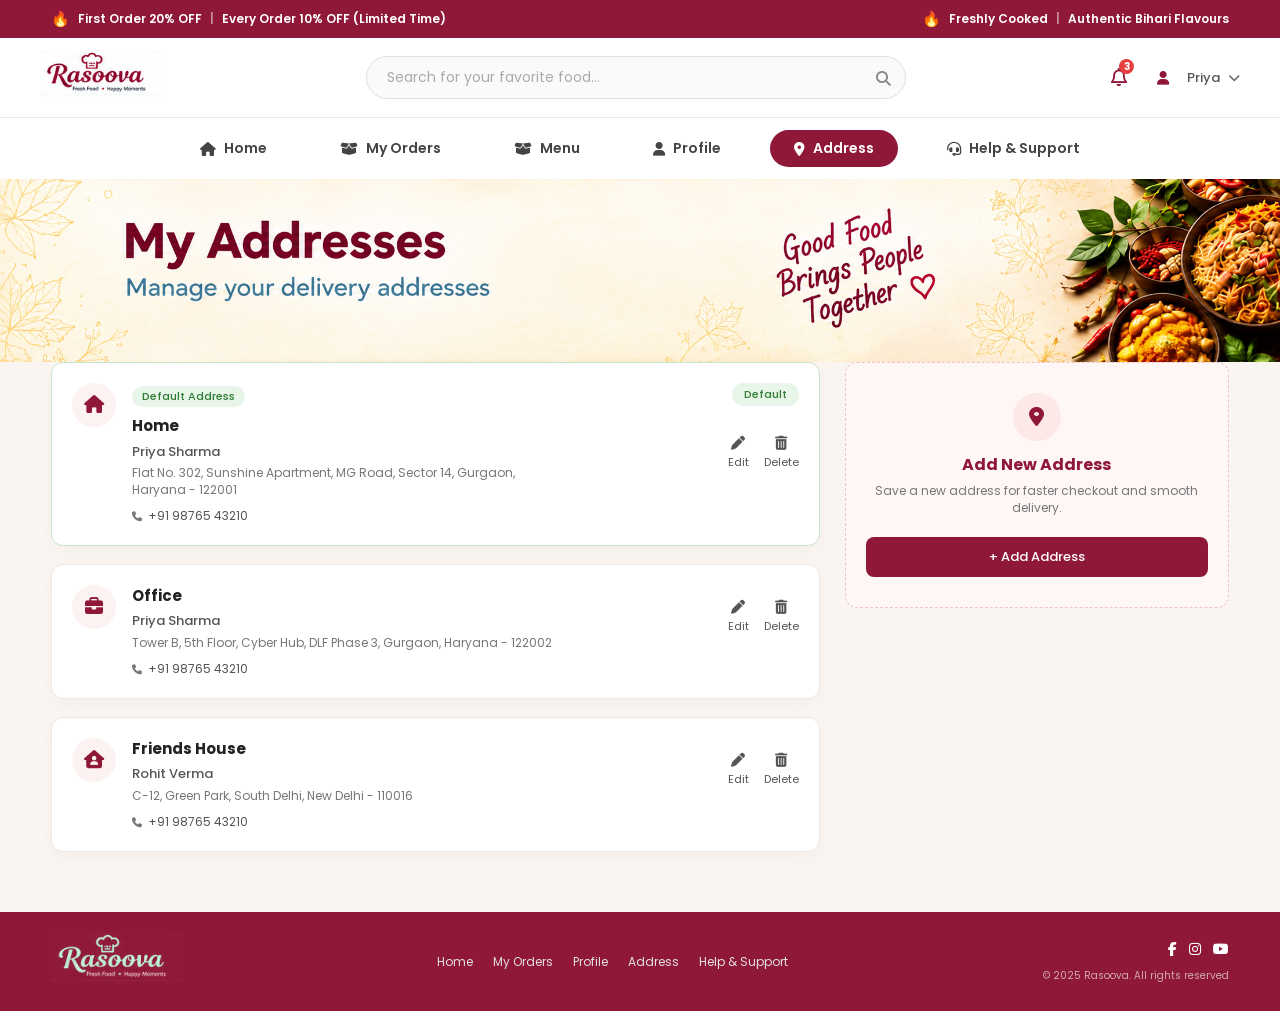
==== address.html @ 6c8230f0 "first" ====
<!DOCTYPE html>
<html lang="en">
<head>
  <meta charset="UTF-8">
  <meta name="viewport" content="width=device-width, initial-scale=1.0">
  <title>Rasoova - My Addresses</title>
  <!-- Google Fonts & Font Awesome Icons -->
  <link href="https://fonts.googleapis.com/css2?family=Poppins:wght@300;400;500;600;700&display=swap" rel="stylesheet">
  <link rel="stylesheet" href="https://cdnjs.cloudflare.com/ajax/libs/font-awesome/6.4.0/css/all.min.css">

  <style>

   /* ─────────────────────────────────────────
   ANNOUNCEMENT BAR
───────────────────────────────────────── */
.announcement {
  height: 38px;
  background: #8f1738;
  color: #fff;
  display: flex;
  align-items: center;
  justify-content: space-between;
  padding: 0 4%;
  font-size: 12px;
  font-weight: 600;
  gap: 8px;
}
.ann-left, .ann-right {
  display: flex;
  align-items: center;
  gap: 8px;
}
.ann-fire { font-size: 15px; }
.ann-sep  { opacity: 0.5; }

    /* ==================== GLOBAL STYLES ==================== */
    :root {
      --primary-maroon: #8f1738;
      --primary-hover: #7a1230;
      --bg-cream: #faf5f0;
      --card-bg: #ffffff;
      --text-dark: #333333;
      --text-muted: #666666;
      --border-color: #f0e6e0;
      --shadow: 0 4px 15px rgba(0, 0, 0, 0.03);
    }

    * {
      box-sizing: border-box;
      margin: 0;
      padding: 0;
      font-family: 'Poppins', sans-serif;
    }

    body {
      background-color: var(--bg-cream);
      color: var(--text-dark);
      line-height: 1.5;
      display: flex;
      flex-direction: column;
      min-height: 100vh;
    }

    .container {
      max-width: 100%;
      margin: 0 auto;
      padding: 0 4%;
    }

    /* --- TOP NAVBAR --- */
    .navbar {
      display: flex;
      align-items: center;
      justify-content: space-between;
      padding: 12px 40px;
      background-color: #ffffff;
      border-bottom: 1px solid var(--border-color);
    }

    .brand-logo {
      height: 48px;
      object-fit: contain;
    }

    .nav-search {
      position: relative;
      width: 45%;
      max-width: 550px;
    }

    .nav-search input {
      width: 100%;
      padding: 10px 45px 10px 20px;
      border-radius: 25px;
      border: 1px solid #e0e0e0;
      background-color: #fafafa;
      outline: none;
      font-size: 14px;
      color: #333;
    }

    .nav-search input::placeholder {
      color: #aaa;
    }

    .nav-search .search-btn {
      position: absolute;
      right: 15px;
      top: 50%;
      transform: translateY(-50%);
      background: none;
      border: none;
      color: #888;
      cursor: pointer;
      font-size: 15px;
    }

    .nav-right {
      display: flex;
      align-items: center;
      gap: 20px;
    }

    .notification-icon {
      position: relative;
      font-size: 18px;
      color: var(--primary-maroon);
      cursor: pointer;
    }

    .notification-icon .badge {
      position: absolute;
      top: -5px;
      right: -7px;
      background-color: #e53e3e;
      color: #fff;
      font-size: 10px;
      font-weight: bold;
      border-radius: 50%;
      width: 15px;
      height: 15px;
      display: flex;
      align-items: center;
      justify-content: center;
    }

    .user-dropdown {
      display: flex;
      align-items: center;
      gap: 8px;
      cursor: pointer;
    }

    .avatar-small {
      width: 32px;
      height: 32px;
      background-color: var(--light-pink);
      color: var(--primary-maroon);
      border-radius: 50%;
      display: flex;
      align-items: center;
      justify-content: center;
      font-size: 14px;
    }

    .user-name {
      font-weight: 600;
      font-size: 14px;
    }

    .user-dropdown .arrow {
      font-size: 12px;
      color: #666;
    }

    /* --- SUB NAVIGATION BAR --- */
    .sub-nav {
      display: flex;
      justify-content: center;
      align-items: center;
      gap: 25px;
      padding: 12px 0;
      background-color: #ffffff;
      box-shadow: 0 2px 4px rgba(0, 0, 0, 0.02);
    }

    .sub-nav .nav-item {
      display: flex;
      align-items: center;
      gap: 8px;
      padding: 8px 24px;
      border-radius: 20px;
      text-decoration: none;
      color: #444;
      font-weight: 600;
      font-size: 14px;
      transition: all 0.2s ease;
    }

    .sub-nav .nav-item.active {
      background-color: var(--primary-maroon);
      color: #ffffff;
    }

    .sub-nav .nav-item:hover:not(.active) {
      background-color: var(--light-pink);
      color: var(--primary-maroon);
    }

    /* ==================== BANNER SECTION ==================== */
    .hero-banner {
      width: 100%;
      aspect-ratio: 1920 / 275;
      overflow: hidden;
    }
    .hero-banner img {
      width: 100%;
      height: 100%;
      display: block;
      object-fit: cover;
      object-position: center;
    }

    /* ==================== ADDRESS SECTION ==================== */

    .page-layout {
      display: grid;
      grid-template-columns: 2fr 1fr;
      gap: 25px;
      margin-bottom: 60px;
    }

    .address-list {
      display: flex;
      flex-direction: column;
      gap: 18px;
    }

    .address-card {
      background: var(--card-bg);
      border-radius: 12px;
      padding: 20px;
      display: flex;
      justify-content: space-between;
      align-items: flex-start;
      border: 1px solid #f2e6df;
      box-shadow: var(--shadow);
      position: relative;
    }

    .address-card.default-border {
      border: 1px solid #c8e6c9;
    }

    .address-card-left {
      display: flex;
      gap: 16px;
    }

    .address-icon {
      width: 44px;
      height: 44px;
      border-radius: 50%;
      background-color: #fdf2f2;
      color: var(--primary-maroon);
      display: flex;
      align-items: center;
      justify-content: center;
      font-size: 18px;
      flex-shrink: 0;
    }

    .address-info {
      display: flex;
      flex-direction: column;
      gap: 4px;
    }

    .tag-container {
      margin-bottom: 4px;
    }

    .badge-default-tag {
      background-color: #e8f5e9;
      color: #2e7d32;
      font-size: 11px;
      padding: 2px 10px;
      border-radius: 12px;
      font-weight: 500;
      display: inline-block;
    }

    .address-title {
      font-size: 15px;
      font-weight: 700;
      color: #222;
    }

    .user-name {
      font-size: 13px;
      font-weight: 500;
      color: #555;
    }

    .address-text {
      font-size: 12px;
      color: #777;
      max-width: 420px;
      line-height: 1.4;
    }

    .phone-number {
      font-size: 12px;
      color: #555;
      display: flex;
      align-items: center;
      gap: 6px;
      margin-top: 4px;
    }

    .address-card-right {
      display: flex;
      flex-direction: column;
      align-items: flex-end;
      gap: 15px;
    }

    .badge-default-top {
      background-color: #e8f5e9;
      color: #2e7d32;
      font-size: 11px;
      padding: 3px 12px;
      border-radius: 12px;
      font-weight: 500;
    }

    .address-actions {
      display: flex;
      gap: 15px;
      margin-top: 15px;
    }

    .action-btn {
      background: none;
      border: none;
      color: #555;
      font-size: 11px;
      cursor: pointer;
      display: flex;
      flex-direction: column;
      align-items: center;
      gap: 4px;
      transition: color 0.2s;
    }

    .action-btn i {
      font-size: 14px;
    }

    .action-btn:hover {
      color: var(--primary-maroon);
    }

    /* Add New Address Sidebar Box */
    .add-address-box {
      background: #fff6f6;
      border: 1px dashed #f0c5c5;
      border-radius: 12px;
      padding: 30px 20px;
      text-align: center;
      display: flex;
      flex-direction: column;
      align-items: center;
      justify-content: center;
    }

    .add-icon-circle {
      width: 48px;
      height: 48px;
      border-radius: 50%;
      background-color: #fde8e8;
      color: var(--primary-maroon);
      display: flex;
      align-items: center;
      justify-content: center;
      font-size: 20px;
      margin-bottom: 12px;
    }

    .add-address-title {
      font-size: 16px;
      font-weight: 700;
      color: var(--primary-maroon);
      margin-bottom: 6px;
    }

    .add-address-sub {
      font-size: 12px;
      color: #777;
      margin-bottom: 20px;
      line-height: 1.4;
    }

    .btn-add-address {
      background-color: var(--primary-maroon);
      color: white;
      border: none;
      padding: 10px 24px;
      border-radius: 8px;
      font-size: 13px;
      font-weight: 500;
      cursor: pointer;
      width: 100%;
      transition: background-color 0.2s;
    }

    .btn-add-address:hover {
      background-color: var(--primary-hover);
    }

    /* ==================== FOOTER ==================== */
    footer {
      background-color: var(--primary-maroon);
      color: white;
      padding: 20px 0;
      margin-top: auto;
      position: relative;
      z-index: 1;
    }

    .footer-container {
      display: flex;
      align-items: center;
      justify-content: space-between;
    }

    .footer-brand .footer-logo-img {
      height: 52px;
      width: auto;
      object-fit: contain;
      filter: invert(1);
      mix-blend-mode: screen;
      opacity: 0.95;
    }

    .footer-links {
      display: flex;
      gap: 20px;
      list-style: none;
    }

    .footer-links a {
      color: #e0e0e0;
      text-decoration: none;
      font-size: 12px;
      transition: color 0.2s;
    }

    .footer-links a:hover {
      color: #ffffff;
    }

    .footer-right {
      display: flex;
      flex-direction: column;
      align-items: flex-end;
      gap: 8px;
    }

    .social-icons {
      display: flex;
      gap: 12px;
    }

    .social-icons a {
      color: white;
      font-size: 14px;
      text-decoration: none;
    }

    .copyright {
      font-size: 10px;
      color: #d1a8b4;
    }

    /* Mobile-only elements */
    .hamb { display: none; }
    .mobile-bottom-nav { display: none; }

    /* Responsive Design */
    @media (max-width: 992px) {
      .page-layout { grid-template-columns: 1fr; }
      .search-box { width: 280px; }
    }

    @media (max-width: 768px) {
      /* Header Mobile */
      .header-container {
        flex-direction: row;
        gap: 10px;
      }
      .hamb {
        display: block;
        background: transparent;
        border: none;
        font-size: 20px;
        color: var(--primary-maroon);
        cursor: pointer;
      }
      .brand-logo { height: 40px; }
      .search-box { display: none; }
      .user-profile { display: none; }
      .icon-badge { font-size: 22px; color: #3a2a2d; }
      .badge {
        font-size: 10px; width: 16px; height: 16px;
        display: flex; align-items: center; justify-content: center;
        top: -5px; right: -8px; background: #e74c3c;
      }

      /* Hide Desktop Nav */
      nav { display: none; }

      /* Footer hidden on mobile */
      footer { display: none; }
      body { padding-bottom: 60px; }

      /* Mobile Bottom Nav */
      .mobile-bottom-nav {
        display: flex;
        justify-content: space-around;
        align-items: center;
        position: fixed;
        bottom: 0;
        left: 0;
        right: 0;
        background: #fff;
        box-shadow: 0 -2px 10px rgba(0,0,0,0.05);
        padding: 10px 0 8px;
        z-index: 1000;
      }
      .mobile-bottom-nav a {
        display: flex;
        flex-direction: column;
        align-items: center;
        gap: 4px;
        color: #55606e;
        font-size: 10px;
        font-weight: 600;
      }
      .mobile-bottom-nav a.active { color: #c02844; }
    }
  </style>
</head>
<body>


     <!-- ── ANNOUNCEMENT BAR ── -->
  <div class="announcement">
    <div class="ann-left">
      <span class="ann-fire">🔥</span>
      <span>First Order 20% OFF</span>
      <span class="ann-sep">|</span>
      <span>Every Order 10% OFF (Limited Time)</span>
    </div>
    <div class="ann-right">
      <span class="ann-fire">🔥</span>
      <span>Freshly Cooked</span>
      <span class="ann-sep">|</span>
      <span>Authentic Bihari Flavours</span>
    </div>
  </div>


  <!-- TOP NAVBAR -->
  <header class="navbar">
    <div class="nav-left">
      <img src="./assets/rasoova_logo_desktop.png" alt="Rasoova Logo" class="brand-logo" />
    </div>

    <div class="nav-search">
      <input type="text" placeholder="Search for your favorite food..." />
      <button class="search-btn"><i class="fa-solid fa-magnifying-glass"></i></button>
    </div>

    <div class="nav-right">
      <div class="notification-icon">
        <i class="fa-regular fa-bell"></i>
        <span class="badge">3</span>
      </div>
      <div class="user-dropdown">
        <div class="avatar-small">
          <i class="fa-solid fa-user"></i>
        </div>
        <span class="user-name">Priya</span>
        <i class="fa-solid fa-chevron-down arrow"></i>
      </div>
    </div>
  </header>

  <!-- SUB NAVIGATION BAR -->
  <nav class="sub-nav">
    <a href="./index.html" class="nav-item">
      <i class="fa-solid fa-house"></i>
      <span>Home</span>
    </a>
    <a href="./order.html" class="nav-item">
      <i class="fa-solid fa-box-open"></i>
      <span>My Orders</span>
    </a>

     <a href="./menupage.html" class="nav-item">
      <i class="fa-solid fa-box-open"></i>
      <span>Menu</span>
    </a>
    <a href="./profile.html" class="nav-item">
      <i class="fa-solid fa-user"></i>
      <span>Profile</span>
    </a>
    <a href="./address.html" class="nav-item active">
      <i class="fa-solid fa-location-dot"></i>
      <span>Address</span>
    </a>
    <a href="./help-support.html" class="nav-item">
      <i class="fa-solid fa-headset"></i>
      <span>Help & Support</span>
    </a>
  </nav>

  <!-- Hero Banner -->
  <div class="hero-banner">
    <img src="./assets/address-banner-image.png" alt="Rasoova My Addresses">
  </div>

  <!-- Main Content Layout -->
  <main class="container page-layout" style="position: relative; z-index: 1;">
    
    <!-- Addresses List Container -->
    <div class="address-list" id="addressList">
      <!-- Cards rendered via JavaScript below -->
    </div>

    <!-- Add New Address Sidebar -->
    <div>
      <div class="add-address-box">
        <div class="add-icon-circle">
          <i class="fa-solid fa-location-dot"></i>
        </div>
        <h3 class="add-address-title">Add New Address</h3>
        <p class="add-address-sub">Save a new address for faster checkout and smooth delivery.</p>
        <button class="btn-add-address" id="addAddressBtn">+ Add Address</button>
      </div>
    </div>
  </main>

  <!-- Footer -->
  <footer>
    <div class="container footer-container">
      <div class="footer-brand">
        <img src="./assets/rasoova_logo_desktop.png" alt="Rasoova Logo" class="footer-logo-img">
      </div>

      <ul class="footer-links">
        <li><a href="#">Home</a></li>
        <li><a href="#">My Orders</a></li>
        <li><a href="#">Profile</a></li>
        <li><a href="#">Address</a></li>
        <li><a href="#">Help & Support</a></li>
      </ul>

      <div class="footer-right">
        <div class="social-icons">
          <a href="#"><i class="fa-brands fa-facebook-f"></i></a>
          <a href="#"><i class="fa-brands fa-instagram"></i></a>
          <a href="#"><i class="fa-brands fa-youtube"></i></a>
        </div>
        <div class="copyright">
          © 2025 Rasoova. All rights reserved
        </div>
      </div>
    </div>
  </footer>

  <!-- MOBILE BOTTOM NAV -->
  <nav class="mobile-bottom-nav">
    <a href="#home">
      <svg width="24" height="24" viewBox="0 0 24 24" fill="none" stroke="currentColor" stroke-width="2" stroke-linecap="round" stroke-linejoin="round"><path d="M3 9l9-7 9 7v11a2 2 0 0 1-2 2H5a2 2 0 0 1-2-2z"></path><polyline points="9 22 9 12 15 12 15 22"></polyline></svg>
      <span>Home</span>
    </a>
    <a href="#orders">
      <svg width="24" height="24" viewBox="0 0 24 24" fill="none" stroke="currentColor" stroke-width="2" stroke-linecap="round" stroke-linejoin="round"><path d="M6 2L3 6v14a2 2 0 0 0 2 2h14a2 2 0 0 0 2-2V6l-3-4z"></path><line x1="3" y1="6" x2="21" y2="6"></line><path d="M16 10a4 4 0 0 1-8 0"></path></svg>
      <span>My Orders</span>
    </a>
    <a href="#profile">
      <svg width="24" height="24" viewBox="0 0 24 24" fill="none" stroke="currentColor" stroke-width="2" stroke-linecap="round" stroke-linejoin="round"><path d="M20 21v-2a4 4 0 0 0-4-4H8a4 4 0 0 0-4 4v2"/><circle cx="12" cy="7" r="4"/></svg>
      <span>Profile</span>
    </a>
    <a href="#address" class="active">
      <svg width="24" height="24" viewBox="0 0 24 24" fill="none" stroke="currentColor" stroke-width="2" stroke-linecap="round" stroke-linejoin="round"><path d="M21 10c0 7-9 13-9 13s-9-6-9-13a9 9 0 0 1 18 0z"></path><circle cx="12" cy="10" r="3"></circle></svg>
      <span>Address</span>
    </a>
    <a href="#help">
      <svg width="24" height="24" viewBox="0 0 24 24" fill="none" stroke="currentColor" stroke-width="2" stroke-linecap="round" stroke-linejoin="round"><path d="M3 18v-6a9 9 0 0 1 18 0v6"></path><path d="M21 19a2 2 0 0 1-2 2h-1a2 2 0 0 1-2-2v-3a2 2 0 0 1 2-2h3zM3 19a2 2 0 0 0 2 2h1a2 2 0 0 0 2-2v-3a2 2 0 0 0-2-2H3z"></path></svg>
      <span>Help &amp; Support</span>
    </a>
  </nav>

  <!-- JavaScript Dynamic Operations -->
  <script>
    // Addresses Data
    const addresses = [
      {
        id: 1,
        type: "Home",
        icon: "fa-house",
        name: "Priya Sharma",
        details: "Flat No. 302, Sunshine Apartment, MG Road, Sector 14, Gurgaon, Haryana - 122001",
        phone: "+91 98765 43210",
        isDefault: true
      },
      {
        id: 2,
        type: "Office",
        icon: "fa-briefcase",
        name: "Priya Sharma",
        details: "Tower B, 5th Floor, Cyber Hub, DLF Phase 3, Gurgaon, Haryana - 122002",
        phone: "+91 98765 43210",
        isDefault: false
      },
      {
        id: 3,
        type: "Friends House",
        icon: "fa-house-user",
        name: "Rohit Verma",
        details: "C-12, Green Park, South Delhi, New Delhi - 110016",
        phone: "+91 98765 43210",
        isDefault: false
      }
    ];

    const addressListEl = document.getElementById('addressList');

    // Render Address List Function
    function renderAddresses() {
      addressListEl.innerHTML = '';
      
      addresses.forEach(addr => {
        const card = document.createElement('div');
        card.className = `address-card ${addr.isDefault ? 'default-border' : ''}`;

        card.innerHTML = `
          <div class="address-card-left">
            <div class="address-icon">
              <i class="fa-solid ${addr.icon}"></i>
            </div>
            <div class="address-info">
              ${addr.isDefault ? '<div class="tag-container"><span class="badge-default-tag">Default Address</span></div>' : ''}
              <span class="address-title">${addr.type}</span>
              <span class="user-name">${addr.name}</span>
              <p class="address-text">${addr.details}</p>
              <div class="phone-number">
                <i class="fa-solid fa-phone" style="font-size: 10px; color: #777;"></i>
                <span>${addr.phone}</span>
              </div>
            </div>
          </div>

          <div class="address-card-right">
            ${addr.isDefault ? '<span class="badge-default-top">Default</span>' : ''}
            <div class="address-actions">
              <button class="action-btn" onclick="editAddress(${addr.id})">
                <i class="fa-solid fa-pen"></i>
                <span>Edit</span>
              </button>
              <button class="action-btn" onclick="deleteAddress(${addr.id})">
                <i class="fa-solid fa-trash-can"></i>
                <span>Delete</span>
              </button>
            </div>
          </div>
        `;

        addressListEl.appendChild(card);
      });
    }

    // Action Handlers
    function editAddress(id) {
      alert(`Edit address with ID: ${id}`);
    }

    function deleteAddress(id) {
      if (confirm("Are you sure you want to delete this address?")) {
        const index = addresses.findIndex(a => a.id === id);
        if (index !== -1) {
          addresses.splice(index, 1);
          renderAddresses();
        }
      }
    }

    document.getElementById('addAddressBtn').addEventListener('click', () => {
      alert("Opening 'Add New Address' modal form...");
    });

    // Initial Render
    renderAddresses();
  </script>
</body>
</html>
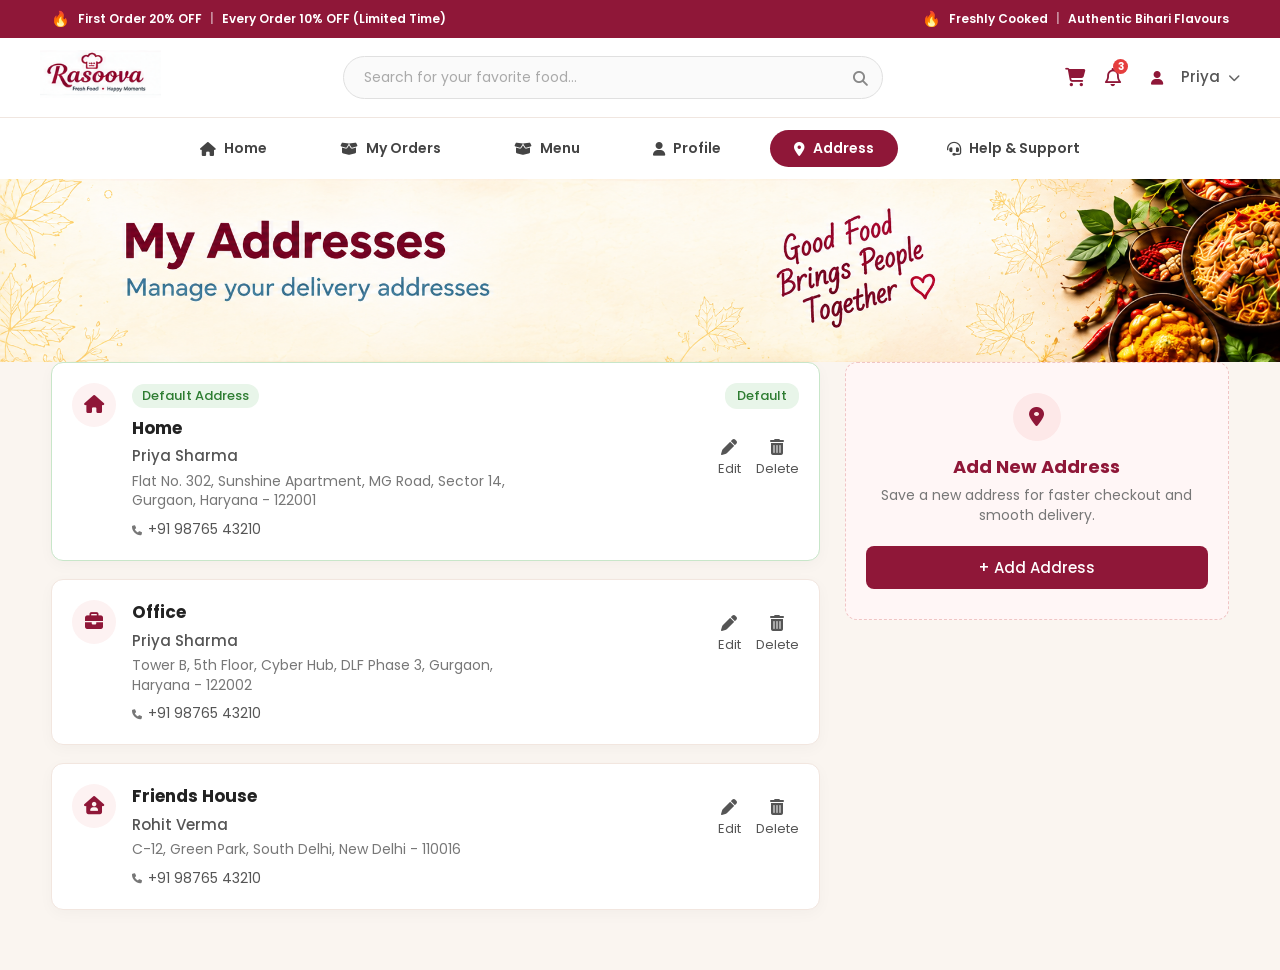
==== commit daa21b20: "Add product details page for Chicken Biryani with responsive design and interactive features" ====
--- a/address.html
+++ b/address.html
@@ -171,7 +171,21 @@
     .user-dropdown .arrow {
       font-size: 12px;
       color: #666;
-    }
+      transition: transform 0.2s ease;
+    }
+
+    /* ── USER DROPDOWN MENU ── */
+    .user-dropdown-wrapper { position: relative; display: flex; align-items: center; }
+    .user-dropdown-menu { display: none; position: absolute; top: calc(100% + 12px); right: 0; background: #ffffff; border: 1px solid #edebeb; border-radius: 12px; min-width: 180px; box-shadow: 0 8px 24px rgba(0,0,0,0.12); z-index: 999; overflow: hidden; animation: dropdownIn 0.18s ease; }
+    @keyframes dropdownIn { from { opacity: 0; transform: translateY(-6px); } to { opacity: 1; transform: translateY(0); } }
+    .user-dropdown-menu.open { display: block; }
+    .dropdown-item { display: flex; align-items: center; gap: 10px; padding: 12px 18px; font-size: 14px; font-weight: 500; color: #333; text-decoration: none; transition: background 0.15s; border: none; background: none; width: 100%; cursor: pointer; font-family: inherit; }
+    .dropdown-item:hover { background: var(--light-pink); color: var(--primary-maroon); }
+    .dropdown-item i { width: 16px; text-align: center; color: var(--primary-maroon); }
+    .dropdown-divider { border: none; border-top: 1px solid #f0eded; margin: 0; }
+    .dropdown-item.logout-item { color: #dc2626; }
+    .dropdown-item.logout-item i { color: #dc2626; }
+    .dropdown-item.logout-item:hover { background: #fff5f5; color: #dc2626; }
 
     /* --- SUB NAVIGATION BAR --- */
     .sub-nav {
@@ -283,7 +297,7 @@
     .badge-default-tag {
       background-color: #e8f5e9;
       color: #2e7d32;
-      font-size: 11px;
+      font-size: 13px;
       padding: 2px 10px;
       border-radius: 12px;
       font-weight: 500;
@@ -291,26 +305,26 @@
     }
 
     .address-title {
-      font-size: 15px;
+      font-size: 17px;
       font-weight: 700;
       color: #222;
     }
 
     .user-name {
-      font-size: 13px;
+      font-size: 15px;
       font-weight: 500;
       color: #555;
     }
 
     .address-text {
-      font-size: 12px;
+      font-size: 14px;
       color: #777;
       max-width: 420px;
       line-height: 1.4;
     }
 
     .phone-number {
-      font-size: 12px;
+      font-size: 14px;
       color: #555;
       display: flex;
       align-items: center;
@@ -328,7 +342,7 @@
     .badge-default-top {
       background-color: #e8f5e9;
       color: #2e7d32;
-      font-size: 11px;
+      font-size: 13px;
       padding: 3px 12px;
       border-radius: 12px;
       font-weight: 500;
@@ -344,7 +358,7 @@
       background: none;
       border: none;
       color: #555;
-      font-size: 11px;
+      font-size: 13px;
       cursor: pointer;
       display: flex;
       flex-direction: column;
@@ -354,7 +368,7 @@
     }
 
     .action-btn i {
-      font-size: 14px;
+      font-size: 16px;
     }
 
     .action-btn:hover {
@@ -388,14 +402,14 @@
     }
 
     .add-address-title {
-      font-size: 16px;
+      font-size: 18px;
       font-weight: 700;
       color: var(--primary-maroon);
       margin-bottom: 6px;
     }
 
     .add-address-sub {
-      font-size: 12px;
+      font-size: 14px;
       color: #777;
       margin-bottom: 20px;
       line-height: 1.4;
@@ -407,7 +421,7 @@
       border: none;
       padding: 10px 24px;
       border-radius: 8px;
-      font-size: 13px;
+      font-size: 15px;
       font-weight: 500;
       cursor: pointer;
       width: 100%;
@@ -583,16 +597,36 @@
     </div>
 
     <div class="nav-right">
+      <a href="./cart.html" class="notification-icon" style="text-decoration:none;" aria-label="Cart">
+        <i class="fa-solid fa-cart-shopping"></i>
+      </a>
       <div class="notification-icon">
         <i class="fa-regular fa-bell"></i>
         <span class="badge">3</span>
       </div>
-      <div class="user-dropdown">
-        <div class="avatar-small">
-          <i class="fa-solid fa-user"></i>
+      <div class="user-dropdown-wrapper" id="user-dropdown-wrapper">
+        <div class="user-dropdown" id="user-dropdown-trigger" role="button" aria-haspopup="true" aria-expanded="false" tabindex="0" aria-label="User menu">
+          <div class="avatar-small">
+            <i class="fa-solid fa-user"></i>
+          </div>
+          <span class="user-name" id="header-user-name">Priya</span>
+          <i class="fa-solid fa-chevron-down arrow" id="user-dropdown-arrow"></i>
         </div>
-        <span class="user-name">Priya</span>
-        <i class="fa-solid fa-chevron-down arrow"></i>
+        <div class="user-dropdown-menu" id="user-dropdown-menu" role="menu">
+          <a href="./profile.html" class="dropdown-item" role="menuitem">
+            <i class="fa-solid fa-user"></i>
+            My Profile
+          </a>
+          <a href="./order.html" class="dropdown-item" role="menuitem">
+            <i class="fa-solid fa-box-open"></i>
+            My Orders
+          </a>
+          <hr class="dropdown-divider">
+          <button class="dropdown-item logout-item" id="header-logout-btn" type="button" role="menuitem">
+            <i class="fa-solid fa-right-from-bracket"></i>
+            Logout
+          </button>
+        </div>
       </div>
     </div>
   </header>
@@ -653,7 +687,7 @@
   </main>
 
   <!-- Footer -->
-  <footer>
+  <footer style="display: none;">
     <div class="container footer-container">
       <div class="footer-brand">
         <img src="./assets/rasoova_logo_desktop.png" alt="Rasoova Logo" class="footer-logo-img">
@@ -682,23 +716,23 @@
 
   <!-- MOBILE BOTTOM NAV -->
   <nav class="mobile-bottom-nav">
-    <a href="#home">
+    <a href="./index.html">
       <svg width="24" height="24" viewBox="0 0 24 24" fill="none" stroke="currentColor" stroke-width="2" stroke-linecap="round" stroke-linejoin="round"><path d="M3 9l9-7 9 7v11a2 2 0 0 1-2 2H5a2 2 0 0 1-2-2z"></path><polyline points="9 22 9 12 15 12 15 22"></polyline></svg>
       <span>Home</span>
     </a>
-    <a href="#orders">
+    <a href="./order.html">
       <svg width="24" height="24" viewBox="0 0 24 24" fill="none" stroke="currentColor" stroke-width="2" stroke-linecap="round" stroke-linejoin="round"><path d="M6 2L3 6v14a2 2 0 0 0 2 2h14a2 2 0 0 0 2-2V6l-3-4z"></path><line x1="3" y1="6" x2="21" y2="6"></line><path d="M16 10a4 4 0 0 1-8 0"></path></svg>
       <span>My Orders</span>
     </a>
-    <a href="#profile">
+    <a href="./profile.html">
       <svg width="24" height="24" viewBox="0 0 24 24" fill="none" stroke="currentColor" stroke-width="2" stroke-linecap="round" stroke-linejoin="round"><path d="M20 21v-2a4 4 0 0 0-4-4H8a4 4 0 0 0-4 4v2"/><circle cx="12" cy="7" r="4"/></svg>
       <span>Profile</span>
     </a>
-    <a href="#address" class="active">
+    <a href="./address.html" class="active">
       <svg width="24" height="24" viewBox="0 0 24 24" fill="none" stroke="currentColor" stroke-width="2" stroke-linecap="round" stroke-linejoin="round"><path d="M21 10c0 7-9 13-9 13s-9-6-9-13a9 9 0 0 1 18 0z"></path><circle cx="12" cy="10" r="3"></circle></svg>
       <span>Address</span>
     </a>
-    <a href="#help">
+    <a href="./help-support.html">
       <svg width="24" height="24" viewBox="0 0 24 24" fill="none" stroke="currentColor" stroke-width="2" stroke-linecap="round" stroke-linejoin="round"><path d="M3 18v-6a9 9 0 0 1 18 0v6"></path><path d="M21 19a2 2 0 0 1-2 2h-1a2 2 0 0 1-2-2v-3a2 2 0 0 1 2-2h3zM3 19a2 2 0 0 0 2 2h1a2 2 0 0 0 2-2v-3a2 2 0 0 0-2-2H3z"></path></svg>
       <span>Help &amp; Support</span>
     </a>
@@ -805,5 +839,25 @@
     // Initial Render
     renderAddresses();
   </script>
+
+  <script>
+  document.addEventListener('DOMContentLoaded', () => {
+    const dropdownTrigger = document.getElementById('user-dropdown-trigger');
+    const dropdownMenu    = document.getElementById('user-dropdown-menu');
+    const dropdownArrow   = document.getElementById('user-dropdown-arrow');
+    const headerLogoutBtn = document.getElementById('header-logout-btn');
+    const headerUserName  = document.getElementById('header-user-name');
+    if (headerUserName) { const n = localStorage.getItem('rasoovaUserName'); if (n) headerUserName.textContent = n; }
+    function openDropdown() { dropdownMenu.classList.add('open'); dropdownTrigger.setAttribute('aria-expanded','true'); dropdownArrow.style.transform='rotate(180deg)'; }
+    function closeDropdown() { dropdownMenu.classList.remove('open'); dropdownTrigger.setAttribute('aria-expanded','false'); dropdownArrow.style.transform='rotate(0deg)'; }
+    if (dropdownTrigger && dropdownMenu) {
+      dropdownTrigger.addEventListener('click', (e) => { e.stopPropagation(); dropdownMenu.classList.contains('open') ? closeDropdown() : openDropdown(); });
+      document.addEventListener('click', (e) => { if (!dropdownTrigger.contains(e.target) && !dropdownMenu.contains(e.target)) closeDropdown(); });
+      document.addEventListener('keydown', (e) => { if (e.key === 'Escape') closeDropdown(); });
+    }
+    function doLogout() { localStorage.removeItem('rasoovaAuth'); localStorage.removeItem('rasoovaUserName'); closeDropdown(); window.location.href = './login.html'; }
+    if (headerLogoutBtn) headerLogoutBtn.addEventListener('click', doLogout);
+  });
+  </script>
 </body>
 </html>
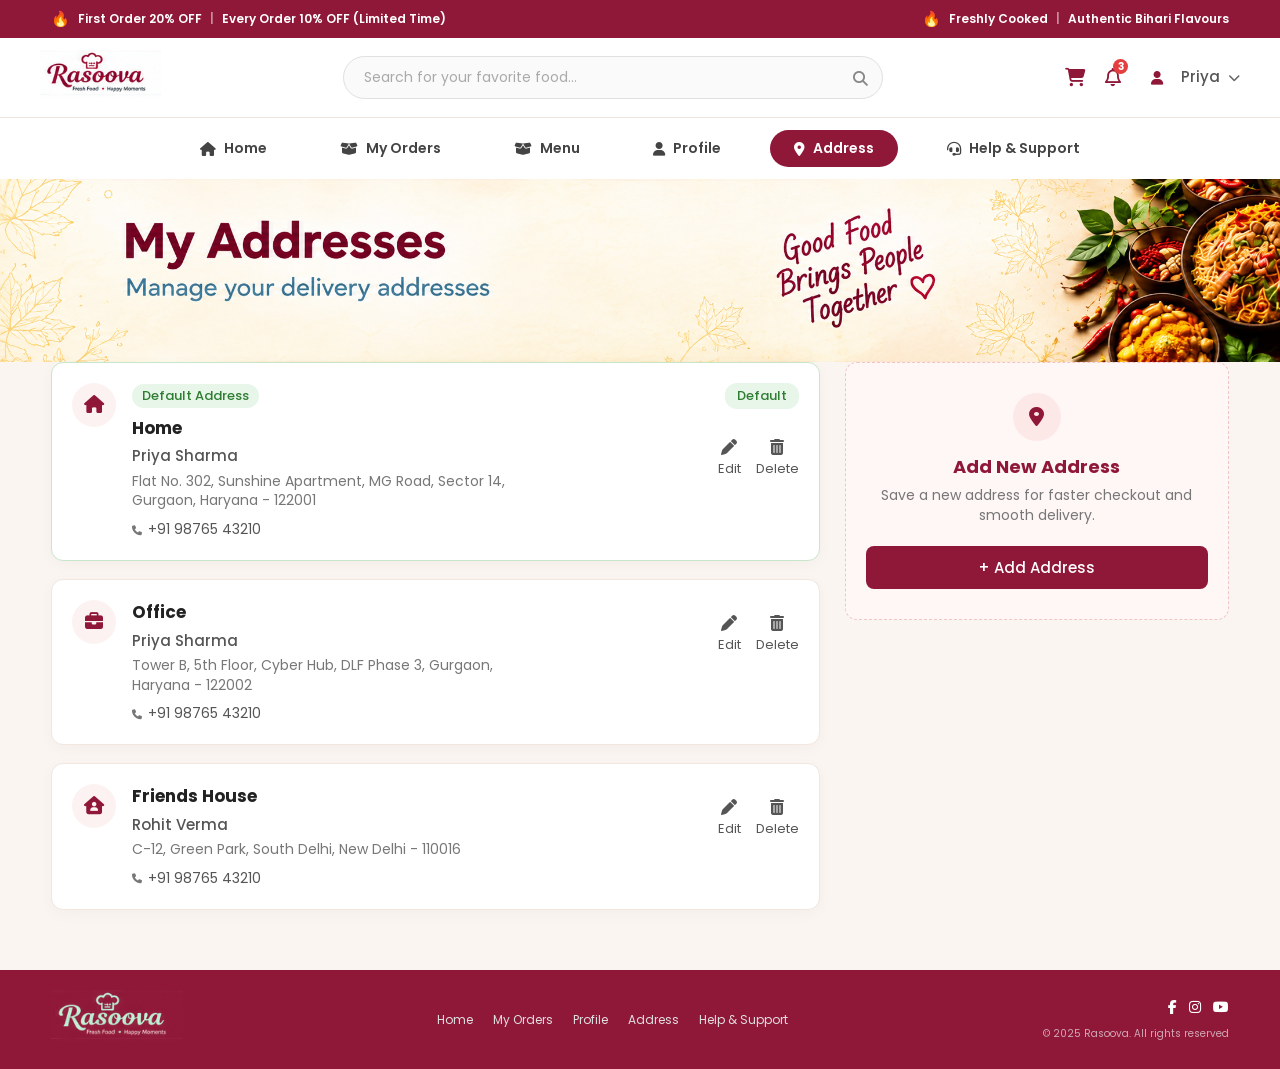
==== commit 8f4a6507: "footer" ====
--- a/address.html
+++ b/address.html
@@ -687,7 +687,7 @@
   </main>
 
   <!-- Footer -->
-  <footer style="display: none;">
+  <footer>
     <div class="container footer-container">
       <div class="footer-brand">
         <img src="./assets/rasoova_logo_desktop.png" alt="Rasoova Logo" class="footer-logo-img">
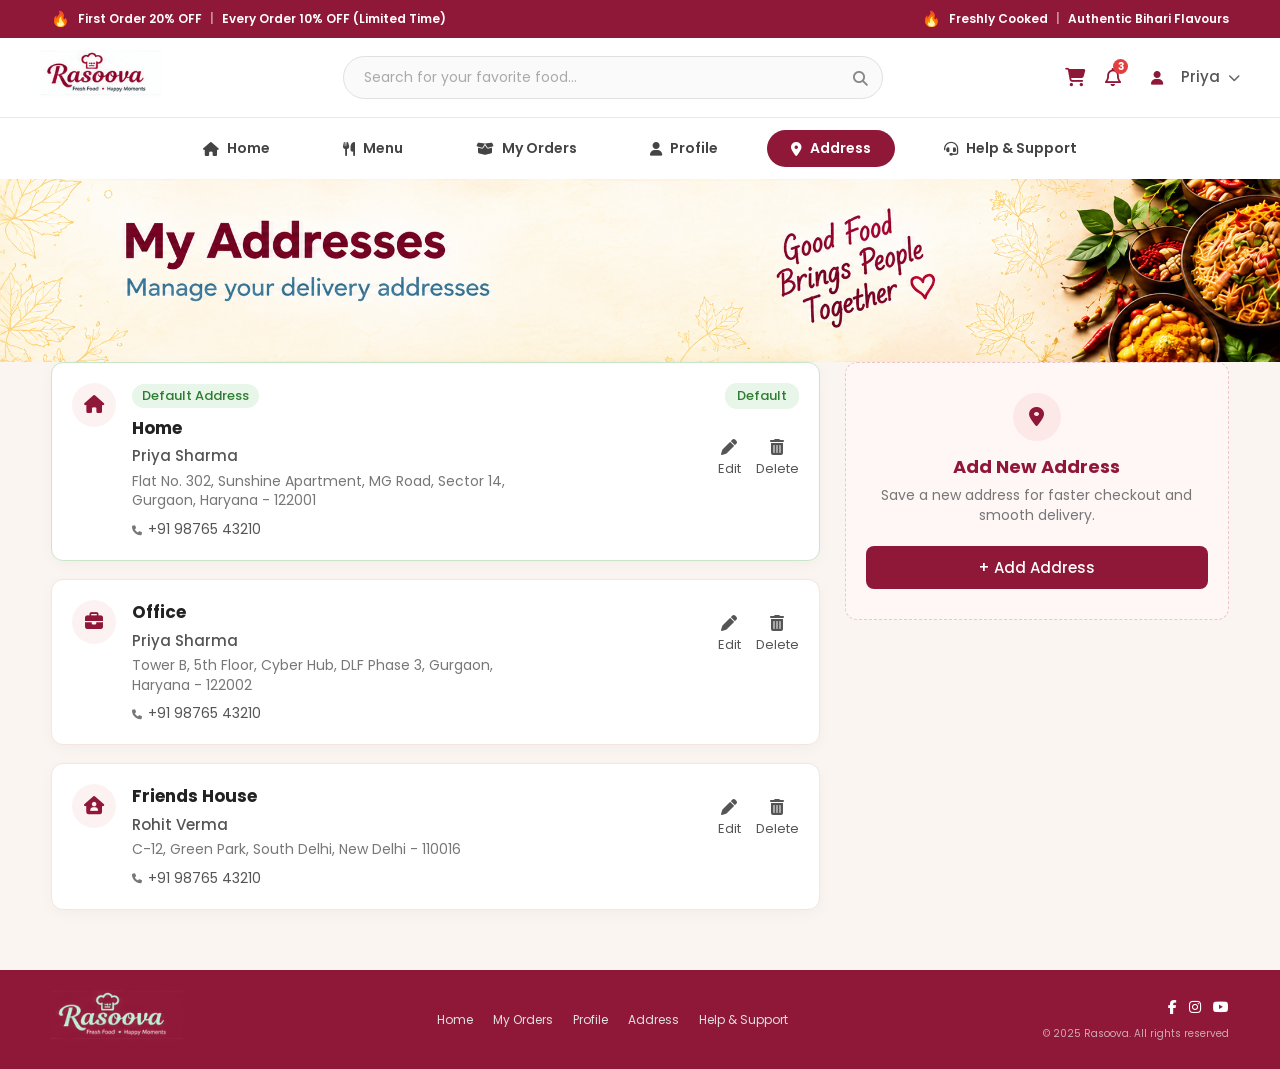
==== commit 1c9b9a61: "done" ====
--- a/address.html
+++ b/address.html
@@ -637,14 +637,16 @@
       <i class="fa-solid fa-house"></i>
       <span>Home</span>
     </a>
-    <a href="./order.html" class="nav-item">
+   
+
+     <a href="./menupage.html" class="nav-item">
+      <i class="fa-solid fa-utensils"></i>
+      <span>Menu</span>
+    </a>
+
+     <a href="./order.html" class="nav-item">
       <i class="fa-solid fa-box-open"></i>
       <span>My Orders</span>
-    </a>
-
-     <a href="./menupage.html" class="nav-item">
-      <i class="fa-solid fa-box-open"></i>
-      <span>Menu</span>
     </a>
     <a href="./profile.html" class="nav-item">
       <i class="fa-solid fa-user"></i>
